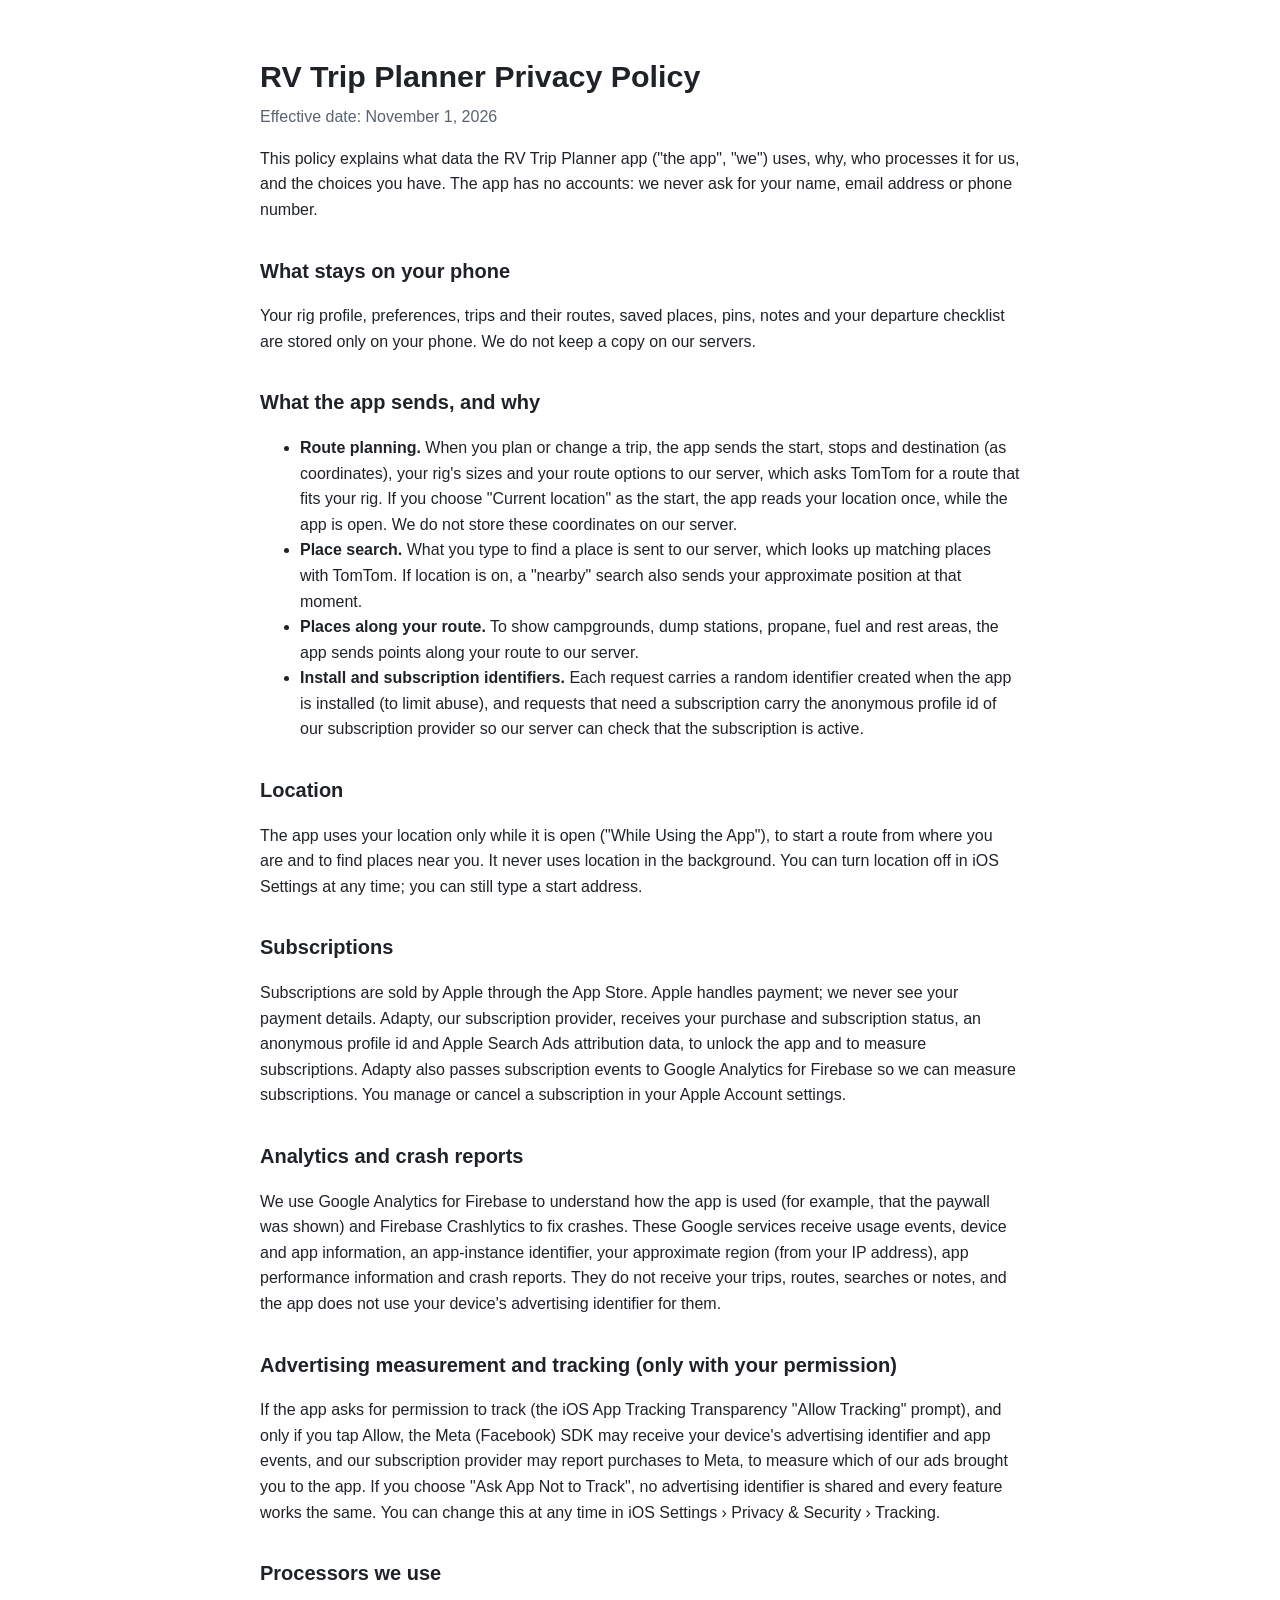
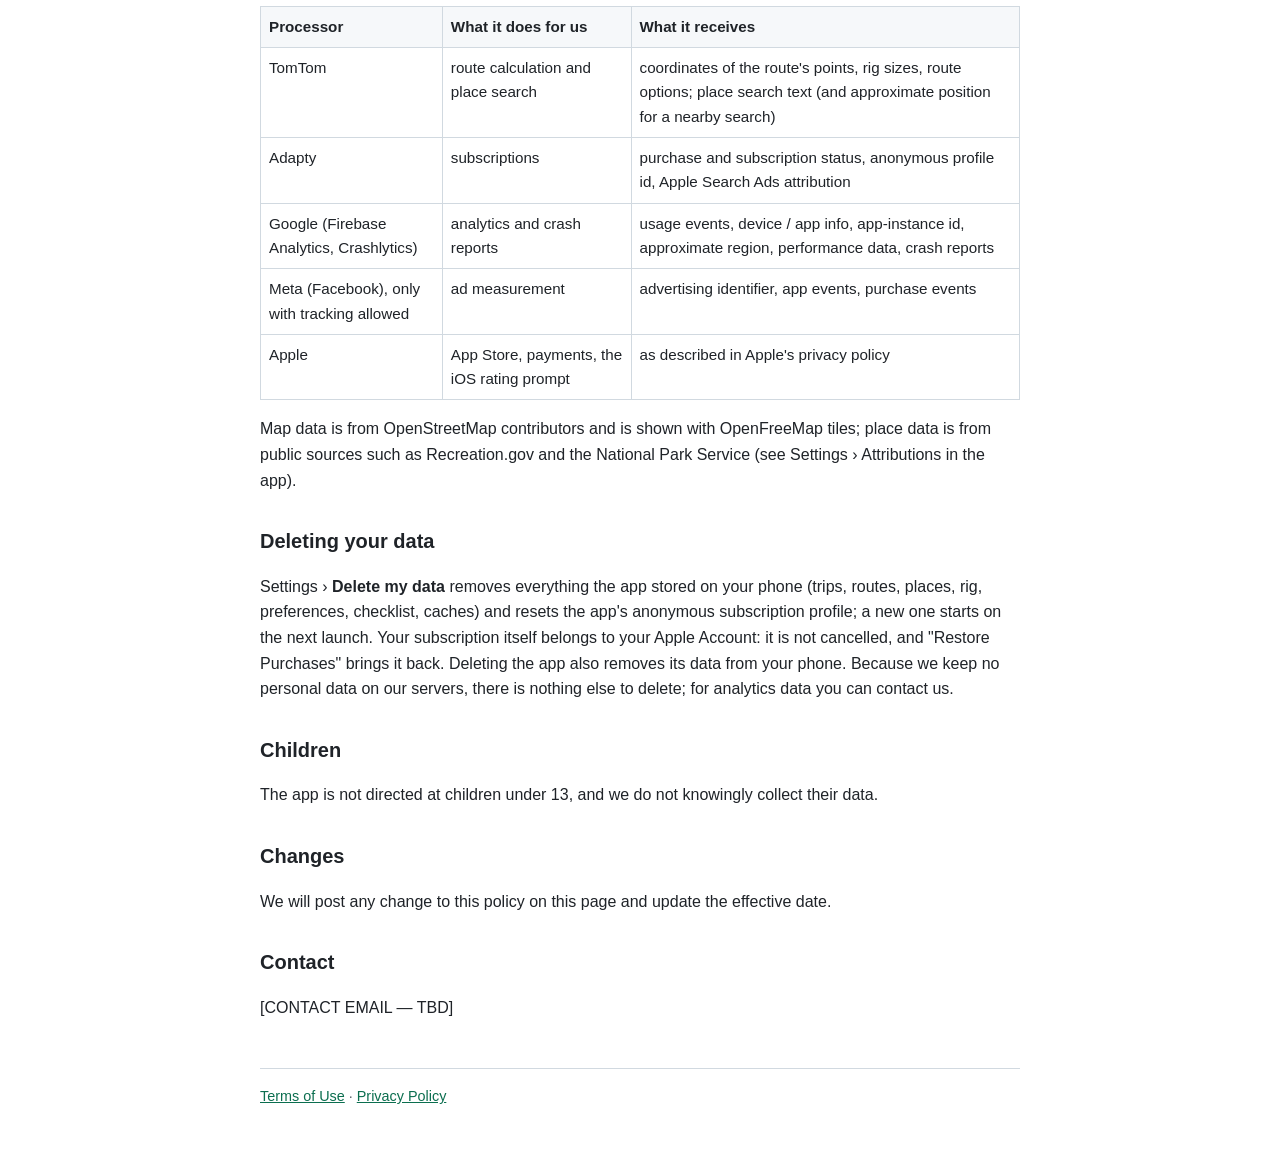
==== privacy/index.html @ 8ccb8ab3 "Terms of Use and Privacy Policy pages for RV Trip Planner" ====
<!doctype html>
<html lang="en">
<head>
<meta charset="utf-8">
<meta name="viewport" content="width=device-width, initial-scale=1">
<title>RV Trip Planner – Privacy Policy</title>
<link rel="stylesheet" href="../style.css">
</head>
<body>
<h1>RV Trip Planner Privacy Policy</h1>
<p class="meta">Effective date: November 1, 2026</p>

<p>This policy explains what data the RV Trip Planner app ("the app", "we") uses, why, who processes it for us, and the choices you have. The app has no accounts: we never ask for your name, email address or phone number.</p>

<h2>What stays on your phone</h2>
<p>Your rig profile, preferences, trips and their routes, saved places, pins, notes and your departure checklist are stored only on your phone. We do not keep a copy on our servers.</p>

<h2>What the app sends, and why</h2>
<ul>
<li><strong>Route planning.</strong> When you plan or change a trip, the app sends the start, stops and destination (as coordinates), your rig's sizes and your route options to our server, which asks TomTom for a route that fits your rig. If you choose "Current location" as the start, the app reads your location once, while the app is open. We do not store these coordinates on our server.</li>
<li><strong>Place search.</strong> What you type to find a place is sent to our server, which looks up matching places with TomTom. If location is on, a "nearby" search also sends your approximate position at that moment.</li>
<li><strong>Places along your route.</strong> To show campgrounds, dump stations, propane, fuel and rest areas, the app sends points along your route to our server.</li>
<li><strong>Install and subscription identifiers.</strong> Each request carries a random identifier created when the app is installed (to limit abuse), and requests that need a subscription carry the anonymous profile id of our subscription provider so our server can check that the subscription is active.</li>
</ul>

<h2>Location</h2>
<p>The app uses your location only while it is open ("While Using the App"), to start a route from where you are and to find places near you. It never uses location in the background. You can turn location off in iOS Settings at any time; you can still type a start address.</p>

<h2>Subscriptions</h2>
<p>Subscriptions are sold by Apple through the App Store. Apple handles payment; we never see your payment details. Adapty, our subscription provider, receives your purchase and subscription status, an anonymous profile id and Apple Search Ads attribution data, to unlock the app and to measure subscriptions. Adapty also passes subscription events to Google Analytics for Firebase so we can measure subscriptions. You manage or cancel a subscription in your Apple Account settings.</p>

<h2>Analytics and crash reports</h2>
<p>We use Google Analytics for Firebase to understand how the app is used (for example, that the paywall was shown) and Firebase Crashlytics to fix crashes. These Google services receive usage events, device and app information, an app-instance identifier, your approximate region (from your IP address), app performance information and crash reports. They do not receive your trips, routes, searches or notes, and the app does not use your device's advertising identifier for them.</p>

<h2>Advertising measurement and tracking (only with your permission)</h2>
<p>If the app asks for permission to track (the iOS App Tracking Transparency "Allow Tracking" prompt), and only if you tap Allow, the Meta (Facebook) SDK may receive your device's advertising identifier and app events, and our subscription provider may report purchases to Meta, to measure which of our ads brought you to the app. If you choose "Ask App Not to Track", no advertising identifier is shared and every feature works the same. You can change this at any time in iOS Settings › Privacy &amp; Security › Tracking.</p>

<h2>Processors we use</h2>
<table>
<tr><th>Processor</th><th>What it does for us</th><th>What it receives</th></tr>
<tr><td>TomTom</td><td>route calculation and place search</td><td>coordinates of the route's points, rig sizes, route options; place search text (and approximate position for a nearby search)</td></tr>
<tr><td>Adapty</td><td>subscriptions</td><td>purchase and subscription status, anonymous profile id, Apple Search Ads attribution</td></tr>
<tr><td>Google (Firebase Analytics, Crashlytics)</td><td>analytics and crash reports</td><td>usage events, device / app info, app-instance id, approximate region, performance data, crash reports</td></tr>
<tr><td>Meta (Facebook), only with tracking allowed</td><td>ad measurement</td><td>advertising identifier, app events, purchase events</td></tr>
<tr><td>Apple</td><td>App Store, payments, the iOS rating prompt</td><td>as described in Apple's privacy policy</td></tr>
</table>
<p>Map data is from OpenStreetMap contributors and is shown with OpenFreeMap tiles; place data is from public sources such as Recreation.gov and the National Park Service (see Settings › Attributions in the app).</p>

<h2>Deleting your data</h2>
<p>Settings › <strong>Delete my data</strong> removes everything the app stored on your phone (trips, routes, places, rig, preferences, checklist, caches) and resets the app's anonymous subscription profile; a new one starts on the next launch. Your subscription itself belongs to your Apple Account: it is not cancelled, and "Restore Purchases" brings it back. Deleting the app also removes its data from your phone. Because we keep no personal data on our servers, there is nothing else to delete; for analytics data you can contact us.</p>

<h2>Children</h2>
<p>The app is not directed at children under 13, and we do not knowingly collect their data.</p>

<h2>Changes</h2>
<p>We will post any change to this policy on this page and update the effective date.</p>

<h2>Contact</h2>
<p>[CONTACT EMAIL — TBD]</p>

<footer><a href="../terms/">Terms of Use</a> · <a href="../privacy/">Privacy Policy</a></footer>
</body>
</html>
---- style.css ----
:root{color-scheme:light dark}
body{font-family:-apple-system,BlinkMacSystemFont,"Segoe UI",Roboto,Helvetica,Arial,sans-serif;line-height:1.6;max-width:760px;margin:0 auto;padding:32px 20px 64px;color:#1f2328;background:#fff}
h1{font-size:1.9rem;margin-bottom:.2rem}h2{font-size:1.25rem;margin-top:2rem}
.meta{color:#59636e;margin-top:0}a{color:#0b6e4f}
table{border-collapse:collapse;width:100%;margin:1rem 0;font-size:.95rem}th,td{border:1px solid #d1d9e0;padding:8px;text-align:left;vertical-align:top}th{background:#f6f8fa}
footer{margin-top:3rem;color:#59636e;font-size:.9rem;border-top:1px solid #d1d9e0;padding-top:1rem}
@media (prefers-color-scheme:dark){body{background:#0d1117;color:#e6edf3}.meta,footer{color:#9198a1}th{background:#161b22}th,td,footer{border-color:#30363d}a{color:#4cc38a}}
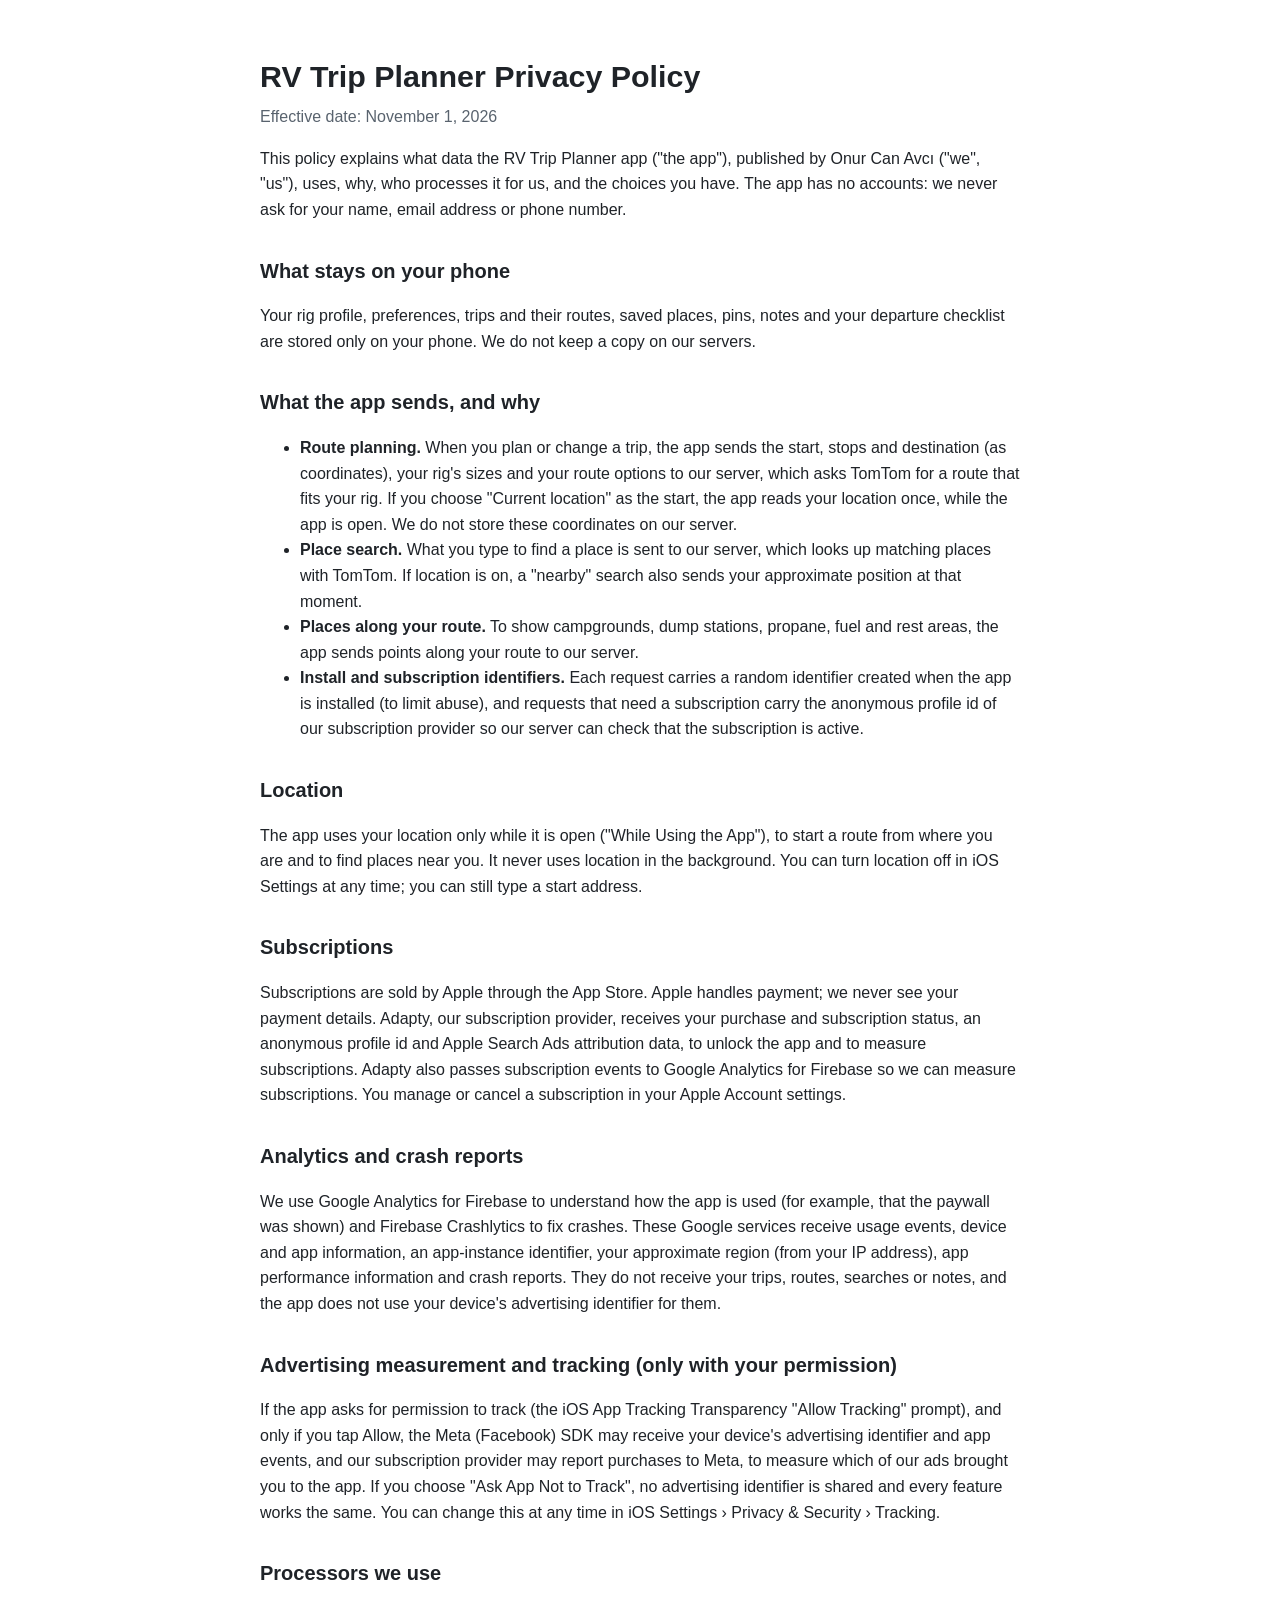
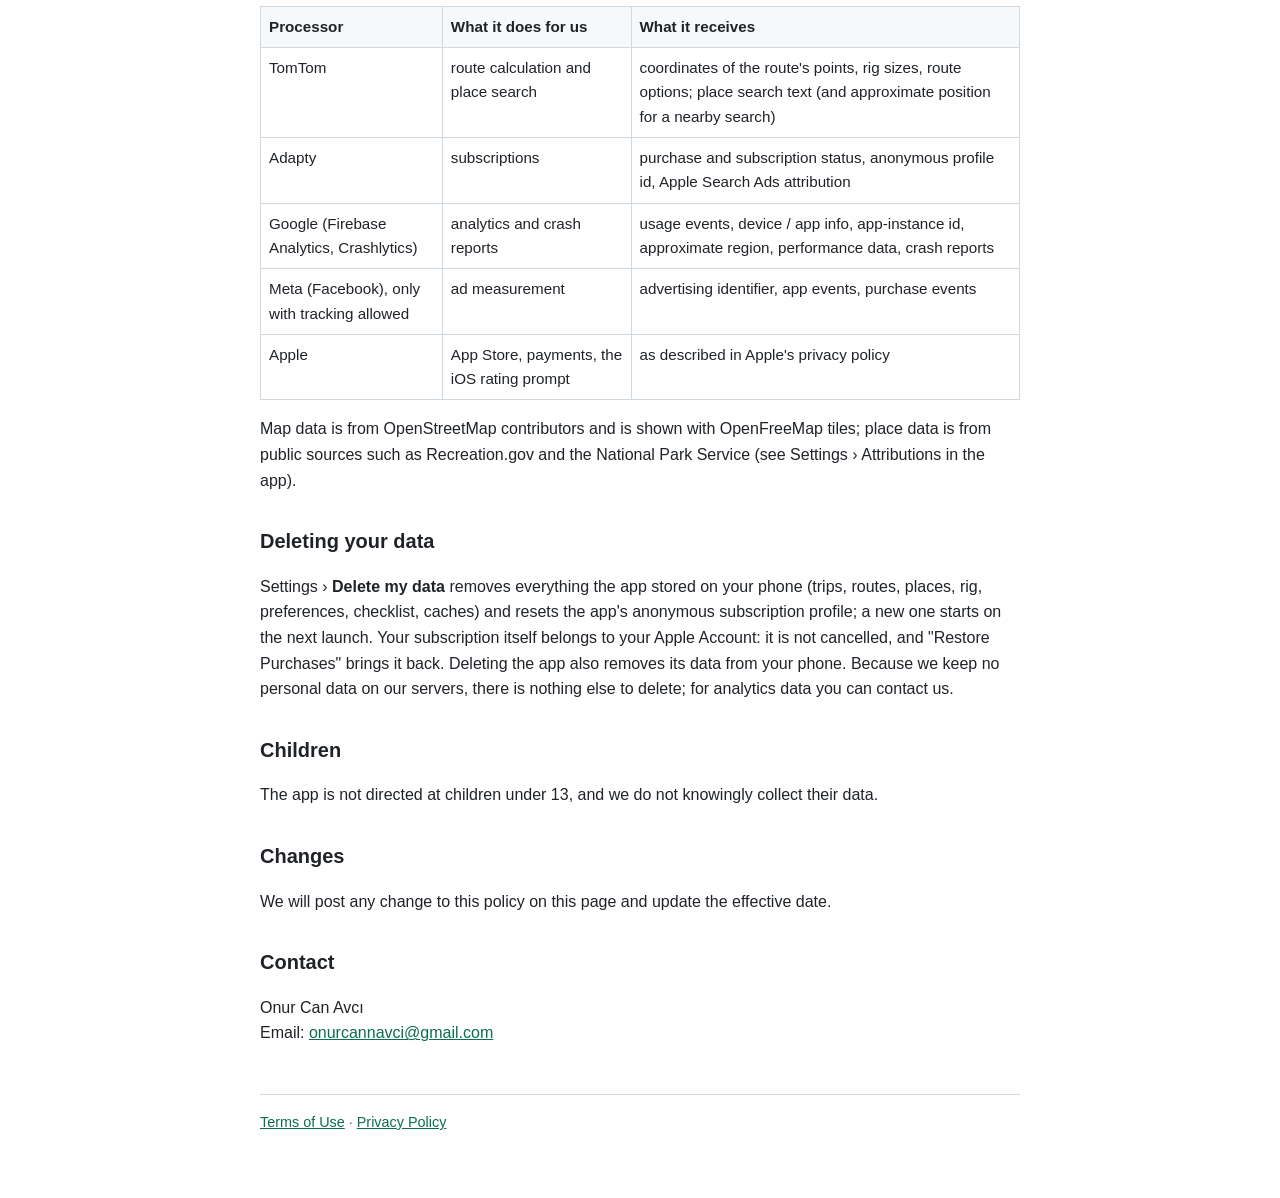
==== commit abcd98df: "Add publisher name and contact email to Terms and Privacy" ====
--- a/privacy/index.html
+++ b/privacy/index.html
@@ -10,7 +10,7 @@
 <h1>RV Trip Planner Privacy Policy</h1>
 <p class="meta">Effective date: November 1, 2026</p>
 
-<p>This policy explains what data the RV Trip Planner app ("the app", "we") uses, why, who processes it for us, and the choices you have. The app has no accounts: we never ask for your name, email address or phone number.</p>
+<p>This policy explains what data the RV Trip Planner app ("the app"), published by Onur Can Avcı ("we", "us"), uses, why, who processes it for us, and the choices you have. The app has no accounts: we never ask for your name, email address or phone number.</p>
 
 <h2>What stays on your phone</h2>
 <p>Your rig profile, preferences, trips and their routes, saved places, pins, notes and your departure checklist are stored only on your phone. We do not keep a copy on our servers.</p>
@@ -56,7 +56,7 @@
 <p>We will post any change to this policy on this page and update the effective date.</p>
 
 <h2>Contact</h2>
-<p>[CONTACT EMAIL — TBD]</p>
+<p>Onur Can Avcı<br>Email: <a href="mailto:onurcannavci@gmail.com">onurcannavci@gmail.com</a></p>
 
 <footer><a href="../terms/">Terms of Use</a> · <a href="../privacy/">Privacy Policy</a></footer>
 </body>
